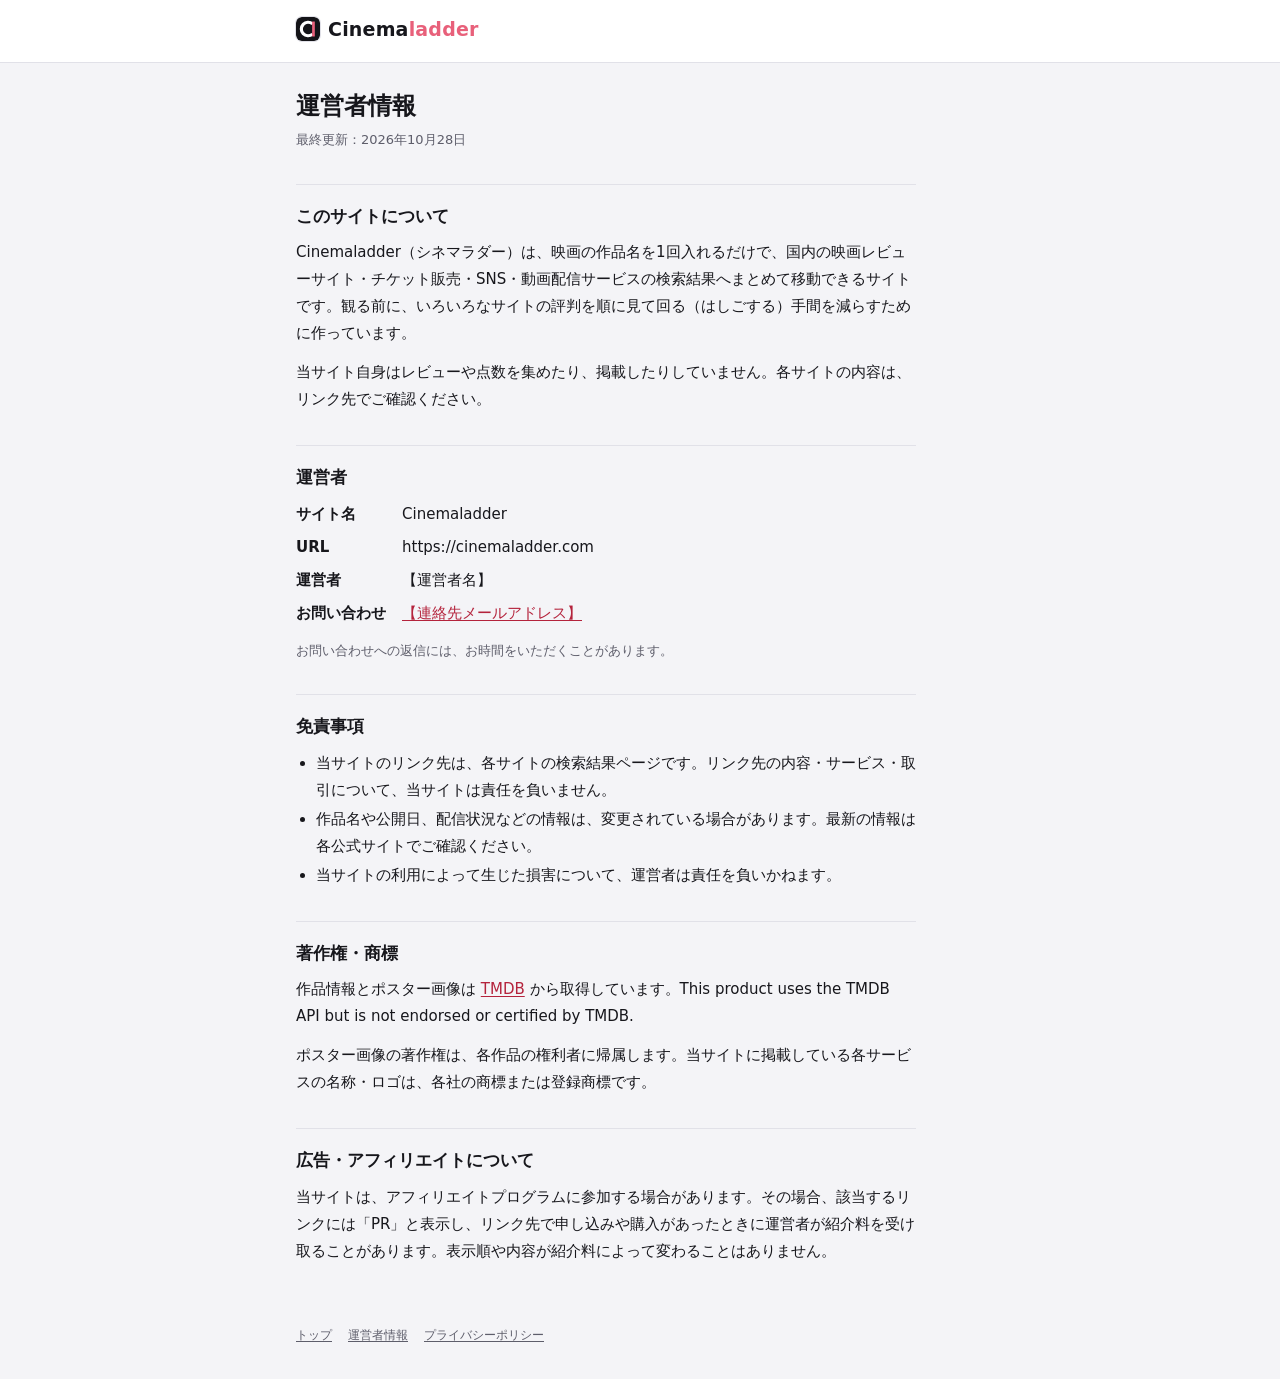
==== about.html @ c0e7f1e8 "運営者情報とプライバシーポリシーのページを追加 - about.html：サイトの説明、運営者、お問い合わせ先、免責事項、著作権、広告・アフィリエイトの方針 - privacy.html：取得する情報" ====
<!doctype html>
<html lang="ja">
<head>
<meta charset="utf-8">
<meta name="viewport" content="width=device-width,initial-scale=1,viewport-fit=cover">
<title>運営者情報 - Cinemaladder</title>
<meta name="description" content="Cinemaladder の運営者情報、お問い合わせ先、免責事項です。">
<link rel="canonical" href="https://cinemaladder.com/about.html">
<link rel="icon" href="favicon.ico" sizes="48x48">
<link rel="icon" href="favicon.svg" type="image/svg+xml">
<link rel="apple-touch-icon" href="apple-touch-icon.png">
<meta name="theme-color" content="#FFFFFF" media="(prefers-color-scheme: light)">
<meta name="theme-color" content="#111115" media="(prefers-color-scheme: dark)">
<link rel="stylesheet" href="pages.css">
</head>
<body>
<header><div class="wrap"><a class="logo" href="./" aria-label="Cinemaladder トップへ"><svg class="mark" viewBox="0 0 32 32" width="24" height="24" aria-hidden="true"><rect width="32" height="32" rx="7" fill="#141418"/><path d="M22 9.2A9 9 0 1 0 22 22.8" fill="none" stroke="#FFFFFF" stroke-width="4.2"/><rect x="21.5" y="6" width="3.6" height="20" fill="#E8607A"/></svg><span>Cinema<span class="lad">ladder</span></span></a></div></header>
<main class="wrap">
<article>
<h1>運営者情報</h1>
<p class="lead">最終更新：2026年10月28日</p>

<h2>このサイトについて</h2>
<p>Cinemaladder（シネマラダー）は、映画の作品名を1回入れるだけで、国内の映画レビューサイト・チケット販売・SNS・動画配信サービスの検索結果へまとめて移動できるサイトです。観る前に、いろいろなサイトの評判を順に見て回る（はしごする）手間を減らすために作っています。</p>
<p>当サイト自身はレビューや点数を集めたり、掲載したりしていません。各サイトの内容は、リンク先でご確認ください。</p>

<h2>運営者</h2>
<dl>
  <dt>サイト名</dt><dd>Cinemaladder</dd>
  <dt>URL</dt><dd>https://cinemaladder.com</dd>
  <dt>運営者</dt><dd>【運営者名】</dd>
  <dt>お問い合わせ</dt><dd><a href="mailto:【連絡先メールアドレス】">【連絡先メールアドレス】</a></dd>
</dl>
<p class="note">お問い合わせへの返信には、お時間をいただくことがあります。</p>

<h2>免責事項</h2>
<ul>
  <li>当サイトのリンク先は、各サイトの検索結果ページです。リンク先の内容・サービス・取引について、当サイトは責任を負いません。</li>
  <li>作品名や公開日、配信状況などの情報は、変更されている場合があります。最新の情報は各公式サイトでご確認ください。</li>
  <li>当サイトの利用によって生じた損害について、運営者は責任を負いかねます。</li>
</ul>

<h2>著作権・商標</h2>
<p>作品情報とポスター画像は <a href="https://www.themoviedb.org" target="_blank" rel="noopener">TMDB</a> から取得しています。This product uses the TMDB API but is not endorsed or certified by TMDB.</p>
<p>ポスター画像の著作権は、各作品の権利者に帰属します。当サイトに掲載している各サービスの名称・ロゴは、各社の商標または登録商標です。</p>

<h2>広告・アフィリエイトについて</h2>
<p>当サイトは、アフィリエイトプログラムに参加する場合があります。その場合、該当するリンクには「PR」と表示し、リンク先で申し込みや購入があったときに運営者が紹介料を受け取ることがあります。表示順や内容が紹介料によって変わることはありません。</p>
</article>
</main>
<footer><div class="wrap"><a href="./">トップ</a><a href="about.html">運営者情報</a><a href="privacy.html">プライバシーポリシー</a></div></footer>
</body>
</html>
---- pages.css ----
/* 運営者情報・プライバシーポリシーなど、文章だけのページ用。色はトップページと同じ */
:root{
  --bg:#F4F4F7;--surface:#FFFFFF;--fg:#17171C;--muted:#5E5E6B;--line:#E1E1E8;
  --brand:#E8607A;--accent:#B4233C;
  --font:"Hiragino Sans","Hiragino Kaku Gothic ProN","Noto Sans JP","Yu Gothic UI",Meiryo,system-ui,sans-serif;
  color-scheme:light;
}
@media (prefers-color-scheme:dark){:root{--bg:#111115;--surface:#1A1A20;--fg:#ECECF1;--muted:#A0A0AC;--line:#2C2C35;--accent:#E8607A;color-scheme:dark}}
*{box-sizing:border-box}
html{padding-top:env(safe-area-inset-top,0px);padding-bottom:env(safe-area-inset-bottom,0px)}
body{margin:0;background:var(--bg);color:var(--fg);font-family:var(--font);font-size:15px;line-height:1.8;font-feature-settings:"palt" 1}
a{color:var(--accent);text-underline-offset:2px}
:focus-visible{outline:2px solid var(--accent);outline-offset:2px}
.wrap{max-width:720px;margin:0 auto;padding-left:max(16px,env(safe-area-inset-left,0px));padding-right:max(16px,env(safe-area-inset-right,0px))}
body > header{background:var(--surface);border-bottom:1px solid var(--line)}
body > header .wrap{padding-block:12px}
.logo{display:inline-flex;align-items:center;gap:8px;font-weight:800;font-size:19px;color:inherit;text-decoration:none;letter-spacing:.01em}
.logo .lad{color:var(--brand)}
.logo .mark{width:24px;height:24px;border-radius:6px;box-shadow:0 0 0 1px var(--line)}
main.wrap{padding-block:28px 40px}
article{max-width:65ch}
h1{font-size:24px;line-height:1.3;margin:0 0 6px;text-wrap:balance}
.lead{color:var(--muted);font-size:13px;margin:0 0 28px}
h2{font-size:17px;margin:32px 0 8px;padding-top:16px;border-top:1px solid var(--line)}
h3{font-size:15px;margin:20px 0 4px}
p,ul,ol,dl{margin:0 0 12px}
ul,ol{padding-left:1.3em}
li{margin:2px 0}
dl{display:grid;grid-template-columns:max-content minmax(0,1fr);gap:6px 16px}
dt{font-weight:700}
dd{margin:0;min-width:0;overflow-wrap:anywhere}
.tbl{overflow-x:auto;margin:0 0 12px}
table{border-collapse:collapse;font-size:13px;min-width:520px;width:100%}
th,td{border:1px solid var(--line);padding:8px 10px;text-align:left;vertical-align:top}
th{background:var(--surface)}
.note{font-size:13px;color:var(--muted)}
body > footer .wrap{padding-block:8px 32px;font-size:12px;color:var(--muted);display:flex;gap:16px;flex-wrap:wrap}
body > footer a{color:inherit}
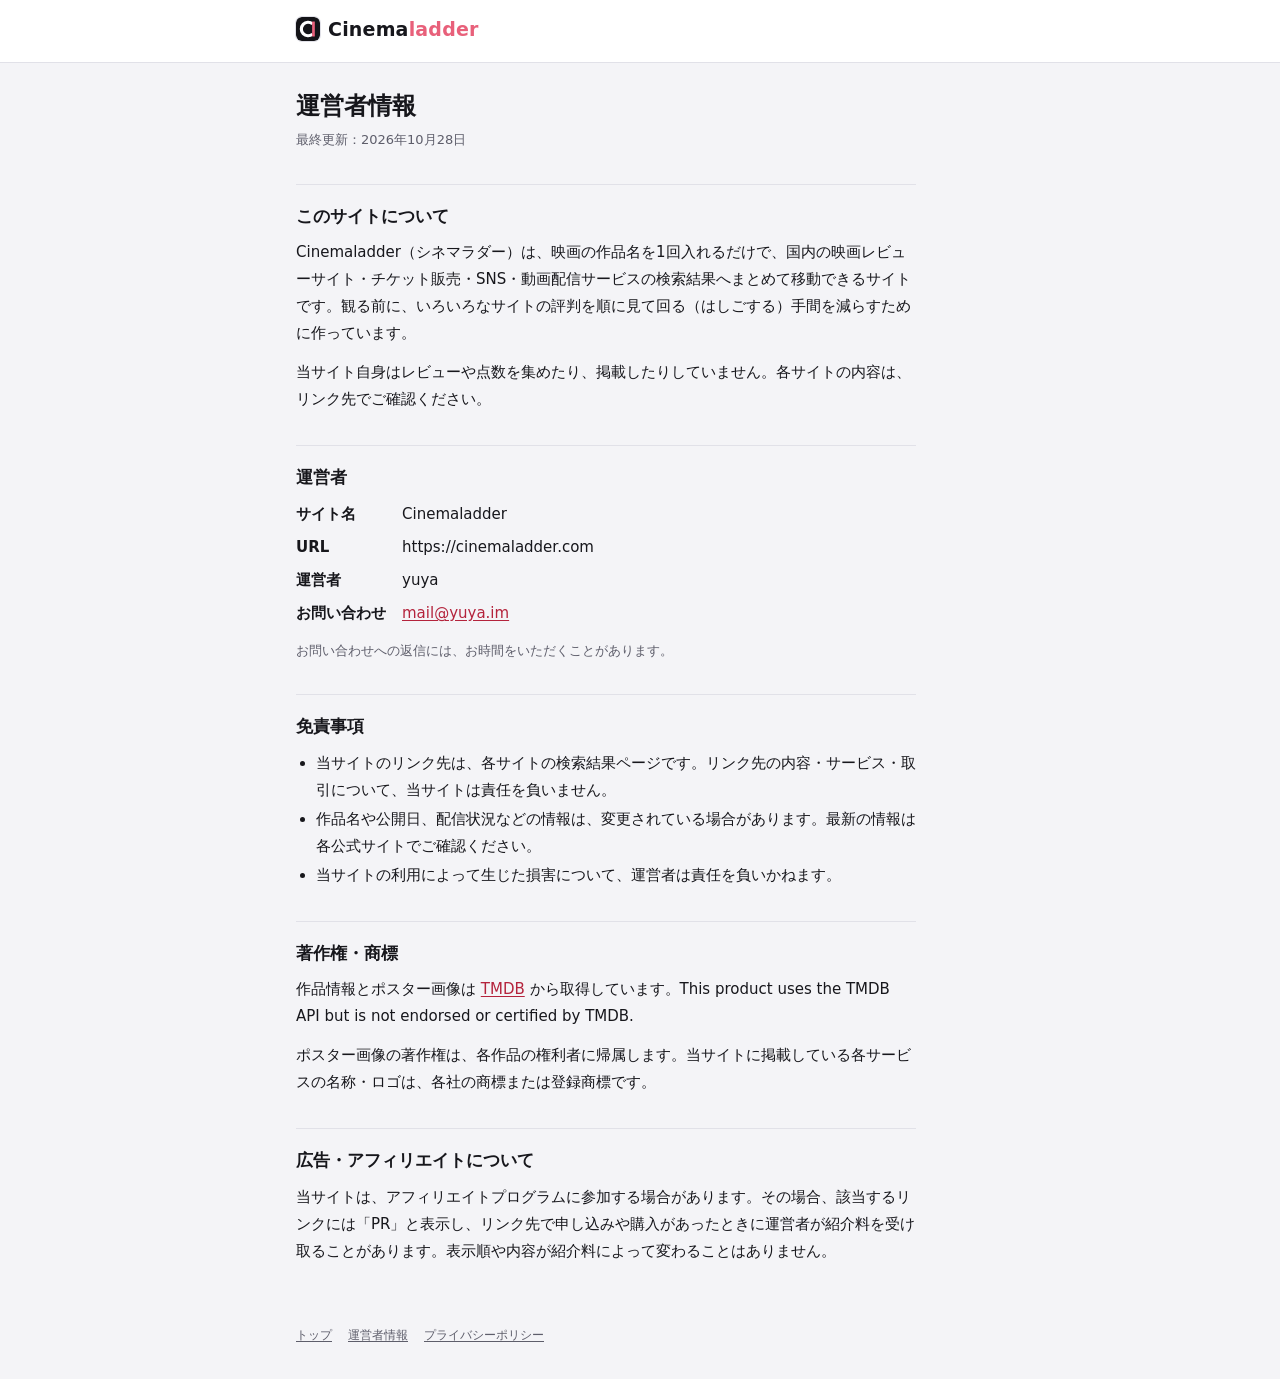
==== commit c282f472: "運営者情報とプライバシーポリシーに運営者名と連絡先を記入 Co-Authored-By: Claude Opus 5.5 <noreply@anthropic.com> Claude-Session:" ====
--- a/about.html
+++ b/about.html
@@ -28,8 +28,8 @@
 <dl>
   <dt>サイト名</dt><dd>Cinemaladder</dd>
   <dt>URL</dt><dd>https://cinemaladder.com</dd>
-  <dt>運営者</dt><dd>【運営者名】</dd>
-  <dt>お問い合わせ</dt><dd><a href="mailto:【連絡先メールアドレス】">【連絡先メールアドレス】</a></dd>
+  <dt>運営者</dt><dd>yuya</dd>
+  <dt>お問い合わせ</dt><dd><a href="mailto:mail@yuya.im">mail@yuya.im</a></dd>
 </dl>
 <p class="note">お問い合わせへの返信には、お時間をいただくことがあります。</p>
 
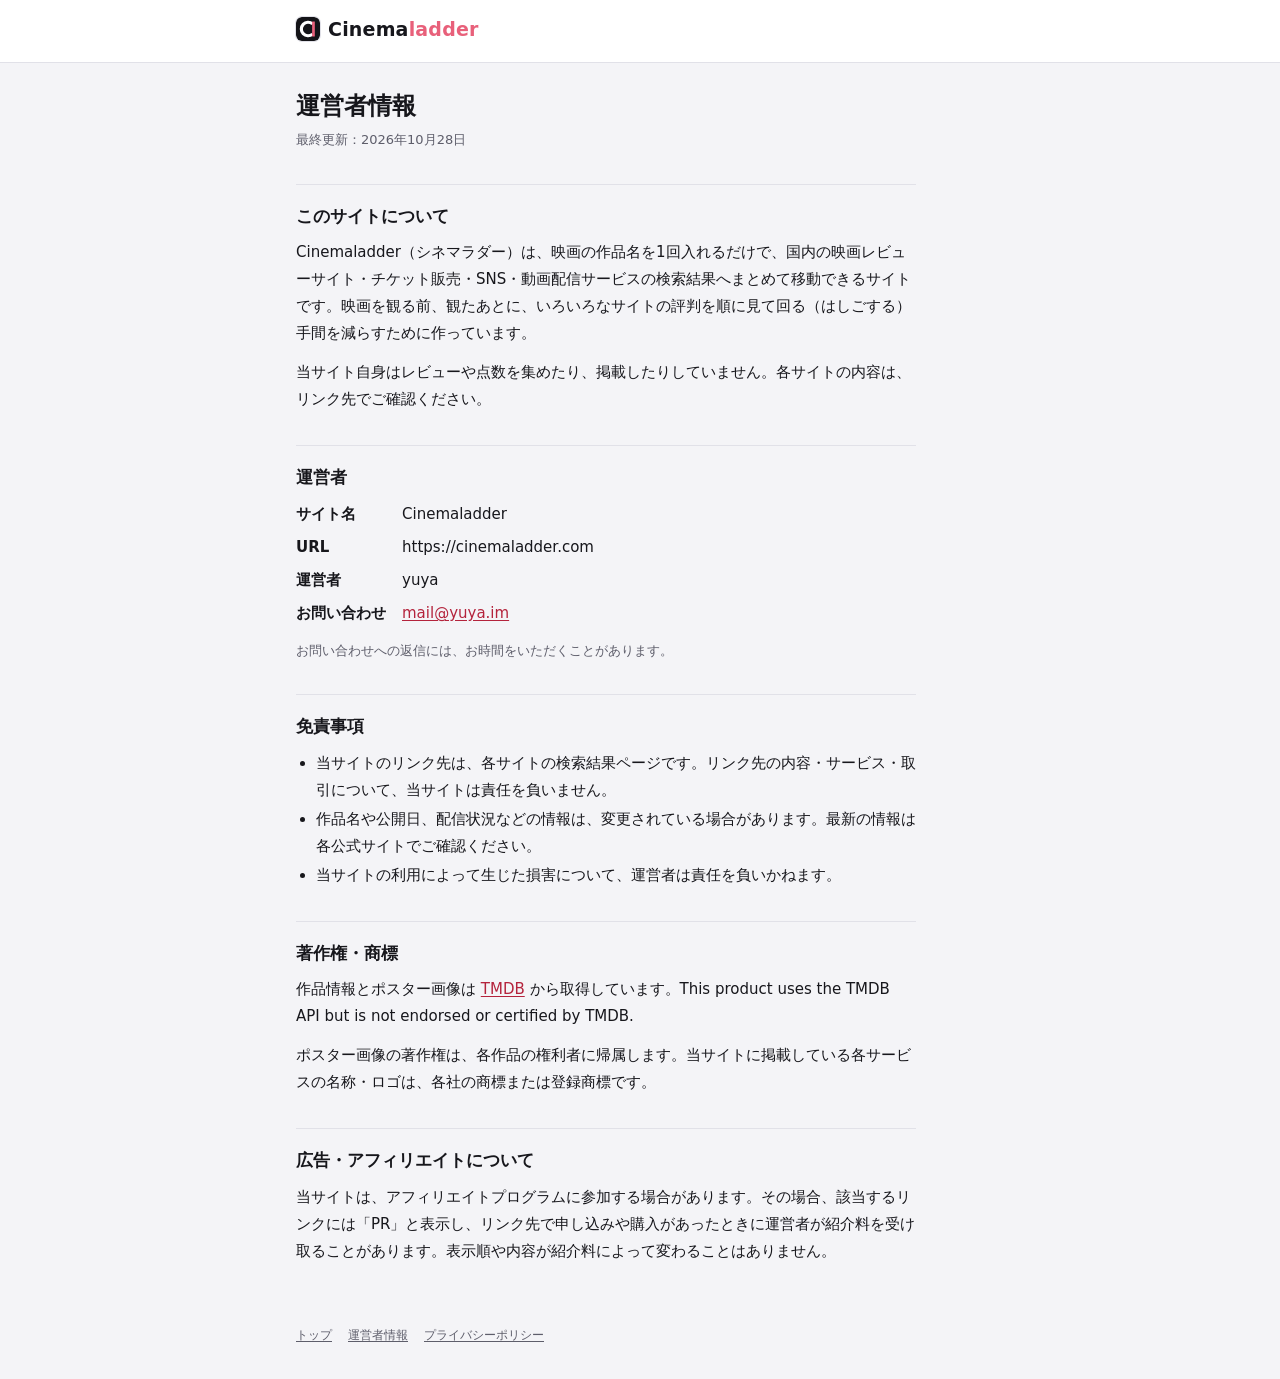
==== commit ce5baf8d: "運営者情報：サイトの目的の文を「映画を観る前、観たあとに」に変更 Co-Authored-By: Claude Opus 5.5 <noreply@anthropic.com> Claude-Sess" ====
--- a/about.html
+++ b/about.html
@@ -5,7 +5,7 @@
 <meta name="viewport" content="width=device-width,initial-scale=1,viewport-fit=cover">
 <title>運営者情報 - Cinemaladder</title>
 <meta name="description" content="Cinemaladder の運営者情報、お問い合わせ先、免責事項です。">
-<link rel="canonical" href="https://cinemaladder.com/about.html">
+<link rel="canonical" href="https://cinemaladder.com/about">
 <link rel="icon" href="favicon.ico" sizes="48x48">
 <link rel="icon" href="favicon.svg" type="image/svg+xml">
 <link rel="apple-touch-icon" href="apple-touch-icon.png">
@@ -21,7 +21,7 @@
 <p class="lead">最終更新：2026年10月28日</p>
 
 <h2>このサイトについて</h2>
-<p>Cinemaladder（シネマラダー）は、映画の作品名を1回入れるだけで、国内の映画レビューサイト・チケット販売・SNS・動画配信サービスの検索結果へまとめて移動できるサイトです。観る前に、いろいろなサイトの評判を順に見て回る（はしごする）手間を減らすために作っています。</p>
+<p>Cinemaladder（シネマラダー）は、映画の作品名を1回入れるだけで、国内の映画レビューサイト・チケット販売・SNS・動画配信サービスの検索結果へまとめて移動できるサイトです。映画を観る前、観たあとに、いろいろなサイトの評判を順に見て回る（はしごする）手間を減らすために作っています。</p>
 <p>当サイト自身はレビューや点数を集めたり、掲載したりしていません。各サイトの内容は、リンク先でご確認ください。</p>
 
 <h2>運営者</h2>
@@ -48,6 +48,6 @@
 <p>当サイトは、アフィリエイトプログラムに参加する場合があります。その場合、該当するリンクには「PR」と表示し、リンク先で申し込みや購入があったときに運営者が紹介料を受け取ることがあります。表示順や内容が紹介料によって変わることはありません。</p>
 </article>
 </main>
-<footer><div class="wrap"><a href="./">トップ</a><a href="about.html">運営者情報</a><a href="privacy.html">プライバシーポリシー</a></div></footer>
+<footer><div class="wrap"><a href="./">トップ</a><a href="about">運営者情報</a><a href="privacy">プライバシーポリシー</a></div></footer>
 </body>
 </html>
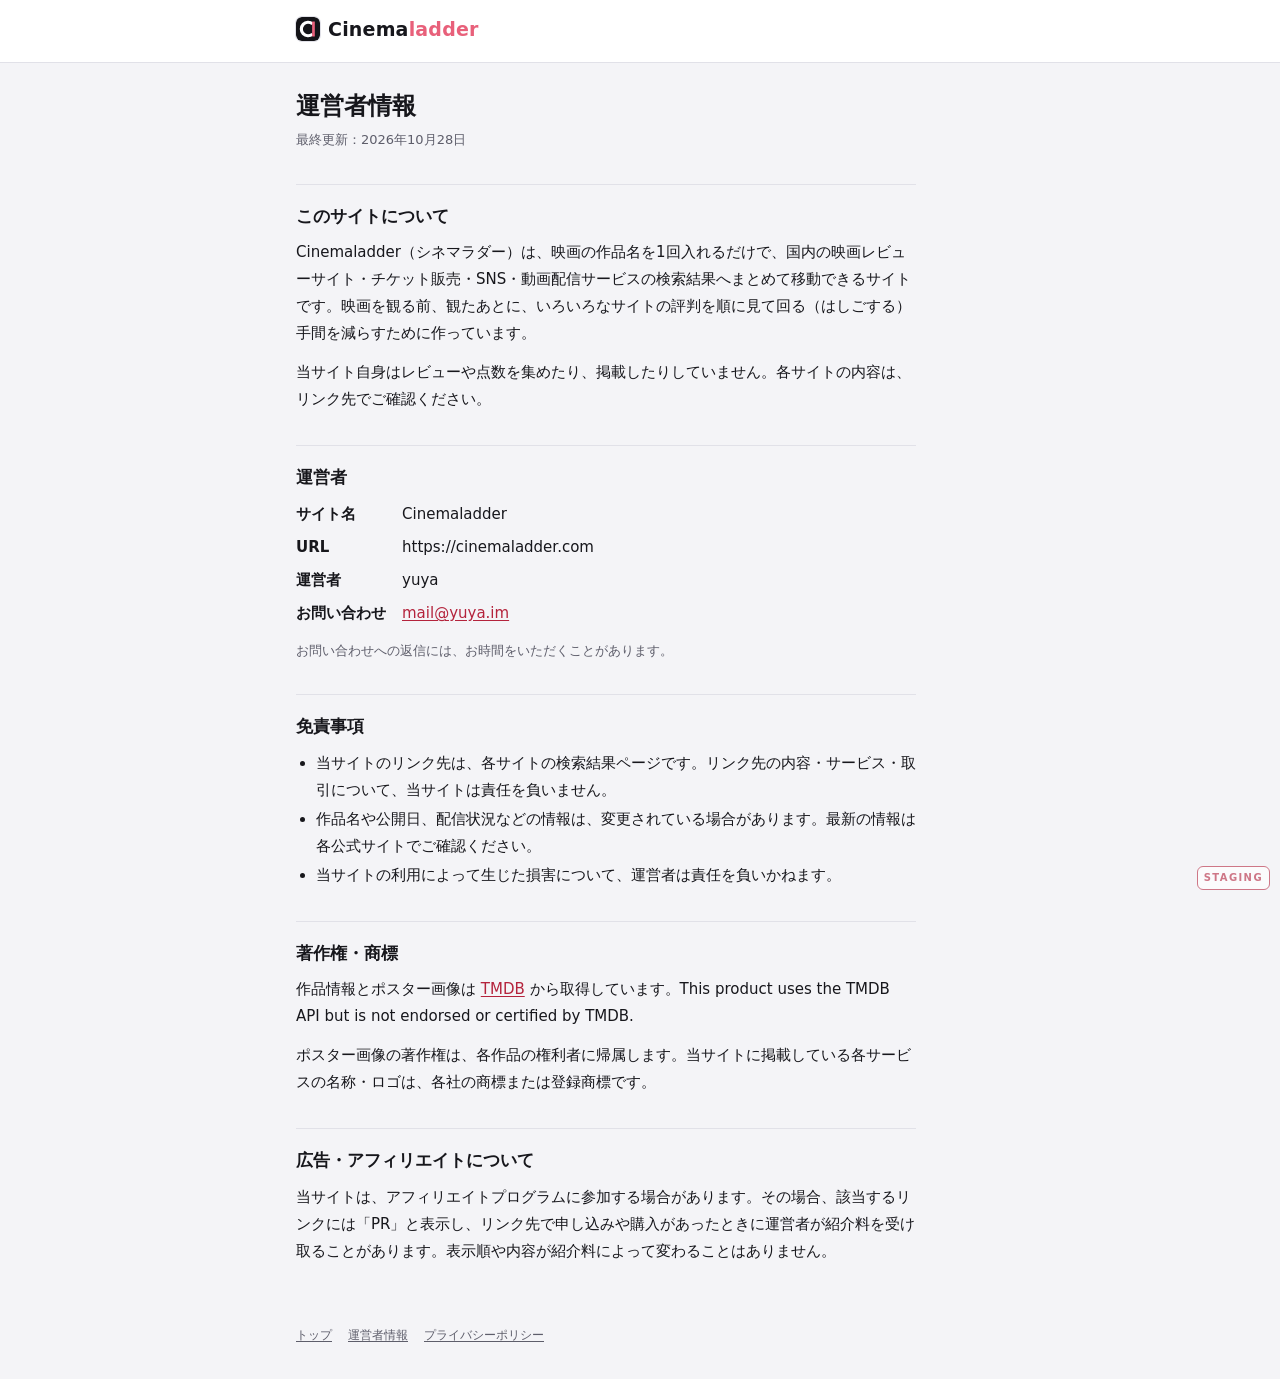
==== commit 824c8b9e: "本番以外に STAGING の目印、自動で出した作品名は検索欄に薄い文字で - cinemaladder.com 以外（staging やプレビュー）で開くと、右下に薄く「STAGING」を表示   " ====
--- a/about.html
+++ b/about.html
@@ -49,5 +49,7 @@
 </article>
 </main>
 <footer><div class="wrap"><a href="./">トップ</a><a href="about">運営者情報</a><a href="privacy">プライバシーポリシー</a></div></footer>
+<p class="envbadge" id="envbadge" hidden aria-hidden="true">STAGING</p>
+<script>document.getElementById("envbadge").hidden=/^(www\.)?cinemaladder\.com$/.test(location.hostname)</script>
 </body>
 </html>
--- a/pages.css
+++ b/pages.css
@@ -36,3 +36,6 @@
 .note{font-size:13px;color:var(--muted)}
 body > footer .wrap{padding-block:8px 32px;font-size:12px;color:var(--muted);display:flex;gap:16px;flex-wrap:wrap}
 body > footer a{color:inherit}
+/* 本番以外で開いたときだけ右下に薄く出す目印 */
+.envbadge{position:fixed;right:calc(10px + env(safe-area-inset-right,0px));bottom:calc(10px + env(safe-area-inset-bottom,0px));z-index:30;margin:0;pointer-events:none;
+  font-size:10px;font-weight:800;letter-spacing:.14em;color:var(--accent);border:1px solid currentColor;border-radius:6px;padding:2px 6px;background:var(--surface);opacity:.6}
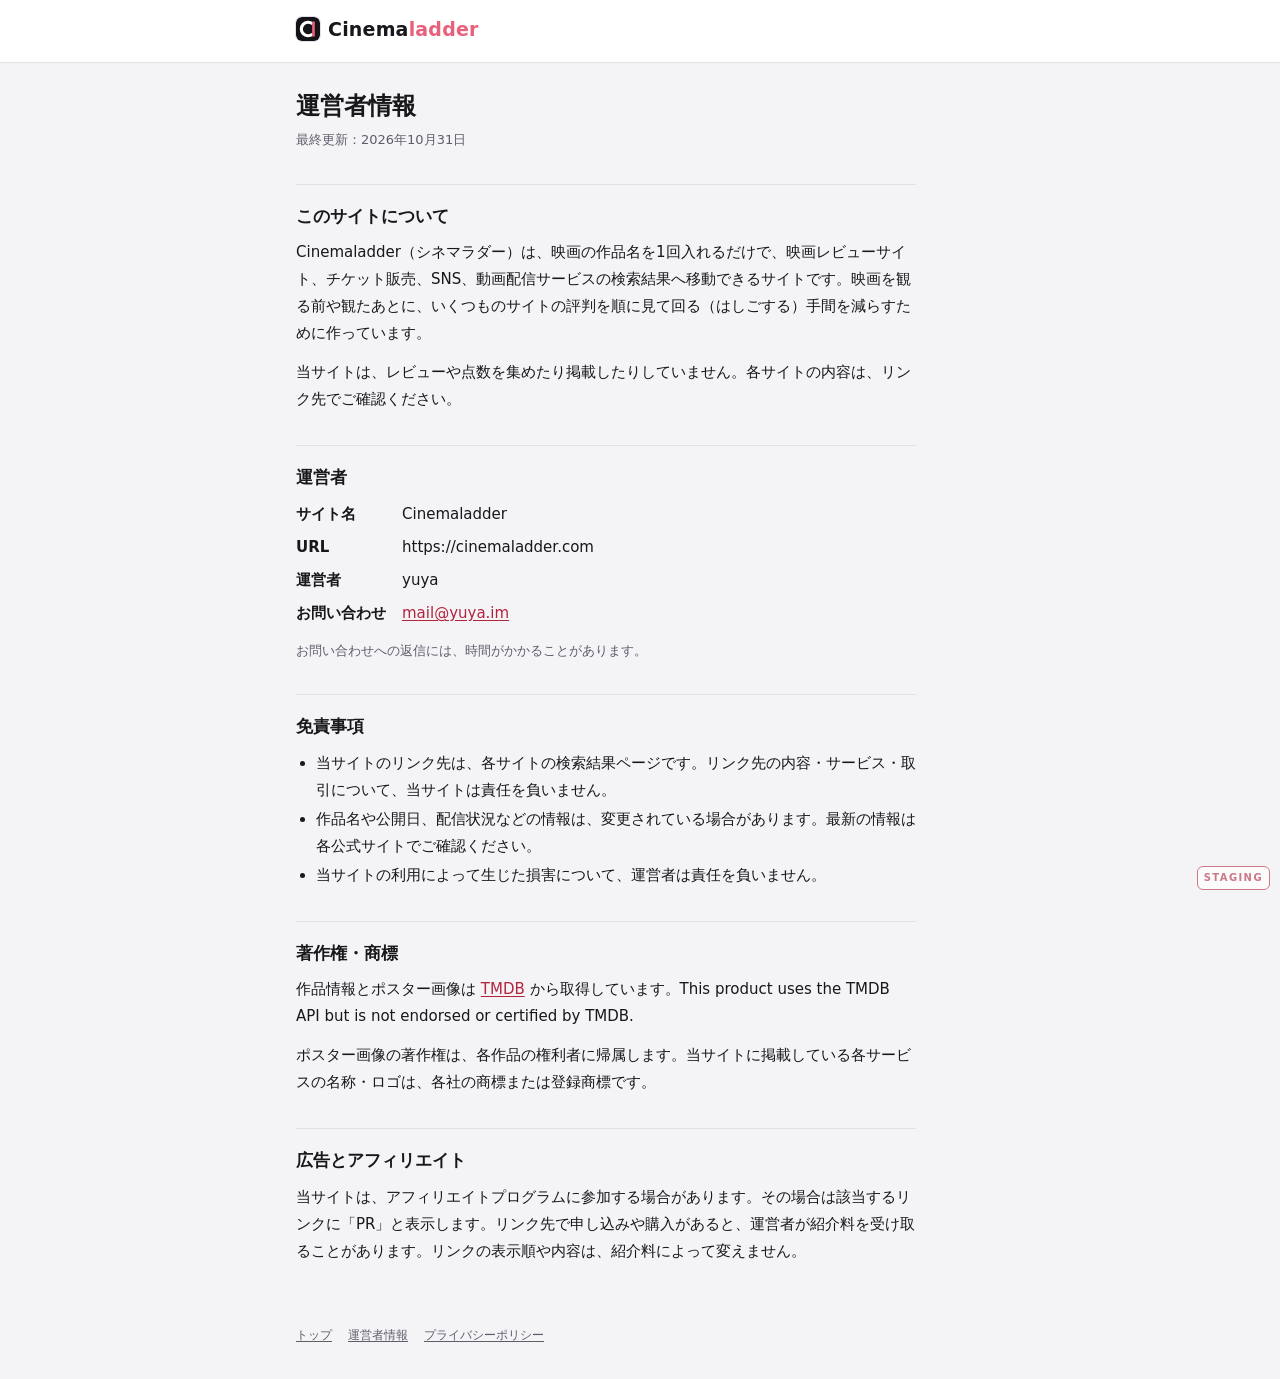
==== commit 2dfdbeae: "サイト全体の文言を見直し（説明文の書き直し、見出しの形をそろえる、根拠のない言い切りを外す、二重敬語や冗長な表現を整理） Co-Authored-By: Claude Opus 5.5 <norepl" ====
--- a/about.html
+++ b/about.html
@@ -18,11 +18,11 @@
 <main class="wrap">
 <article>
 <h1>運営者情報</h1>
-<p class="lead">最終更新：2026年10月28日</p>
+<p class="lead">最終更新：2026年10月31日</p>
 
 <h2>このサイトについて</h2>
-<p>Cinemaladder（シネマラダー）は、映画の作品名を1回入れるだけで、国内の映画レビューサイト・チケット販売・SNS・動画配信サービスの検索結果へまとめて移動できるサイトです。映画を観る前、観たあとに、いろいろなサイトの評判を順に見て回る（はしごする）手間を減らすために作っています。</p>
-<p>当サイト自身はレビューや点数を集めたり、掲載したりしていません。各サイトの内容は、リンク先でご確認ください。</p>
+<p>Cinemaladder（シネマラダー）は、映画の作品名を1回入れるだけで、映画レビューサイト、チケット販売、SNS、動画配信サービスの検索結果へ移動できるサイトです。映画を観る前や観たあとに、いくつものサイトの評判を順に見て回る（はしごする）手間を減らすために作っています。</p>
+<p>当サイトは、レビューや点数を集めたり掲載したりしていません。各サイトの内容は、リンク先でご確認ください。</p>
 
 <h2>運営者</h2>
 <dl>
@@ -31,21 +31,21 @@
   <dt>運営者</dt><dd>yuya</dd>
   <dt>お問い合わせ</dt><dd><a href="mailto:mail@yuya.im">mail@yuya.im</a></dd>
 </dl>
-<p class="note">お問い合わせへの返信には、お時間をいただくことがあります。</p>
+<p class="note">お問い合わせへの返信には、時間がかかることがあります。</p>
 
 <h2>免責事項</h2>
 <ul>
   <li>当サイトのリンク先は、各サイトの検索結果ページです。リンク先の内容・サービス・取引について、当サイトは責任を負いません。</li>
   <li>作品名や公開日、配信状況などの情報は、変更されている場合があります。最新の情報は各公式サイトでご確認ください。</li>
-  <li>当サイトの利用によって生じた損害について、運営者は責任を負いかねます。</li>
+  <li>当サイトの利用によって生じた損害について、運営者は責任を負いません。</li>
 </ul>
 
 <h2>著作権・商標</h2>
 <p>作品情報とポスター画像は <a href="https://www.themoviedb.org" target="_blank" rel="noopener">TMDB</a> から取得しています。This product uses the TMDB API but is not endorsed or certified by TMDB.</p>
 <p>ポスター画像の著作権は、各作品の権利者に帰属します。当サイトに掲載している各サービスの名称・ロゴは、各社の商標または登録商標です。</p>
 
-<h2>広告・アフィリエイトについて</h2>
-<p>当サイトは、アフィリエイトプログラムに参加する場合があります。その場合、該当するリンクには「PR」と表示し、リンク先で申し込みや購入があったときに運営者が紹介料を受け取ることがあります。表示順や内容が紹介料によって変わることはありません。</p>
+<h2>広告とアフィリエイト</h2>
+<p>当サイトは、アフィリエイトプログラムに参加する場合があります。その場合は該当するリンクに「PR」と表示します。リンク先で申し込みや購入があると、運営者が紹介料を受け取ることがあります。リンクの表示順や内容は、紹介料によって変えません。</p>
 </article>
 </main>
 <footer><div class="wrap"><a href="./">トップ</a><a href="about">運営者情報</a><a href="privacy">プライバシーポリシー</a></div></footer>
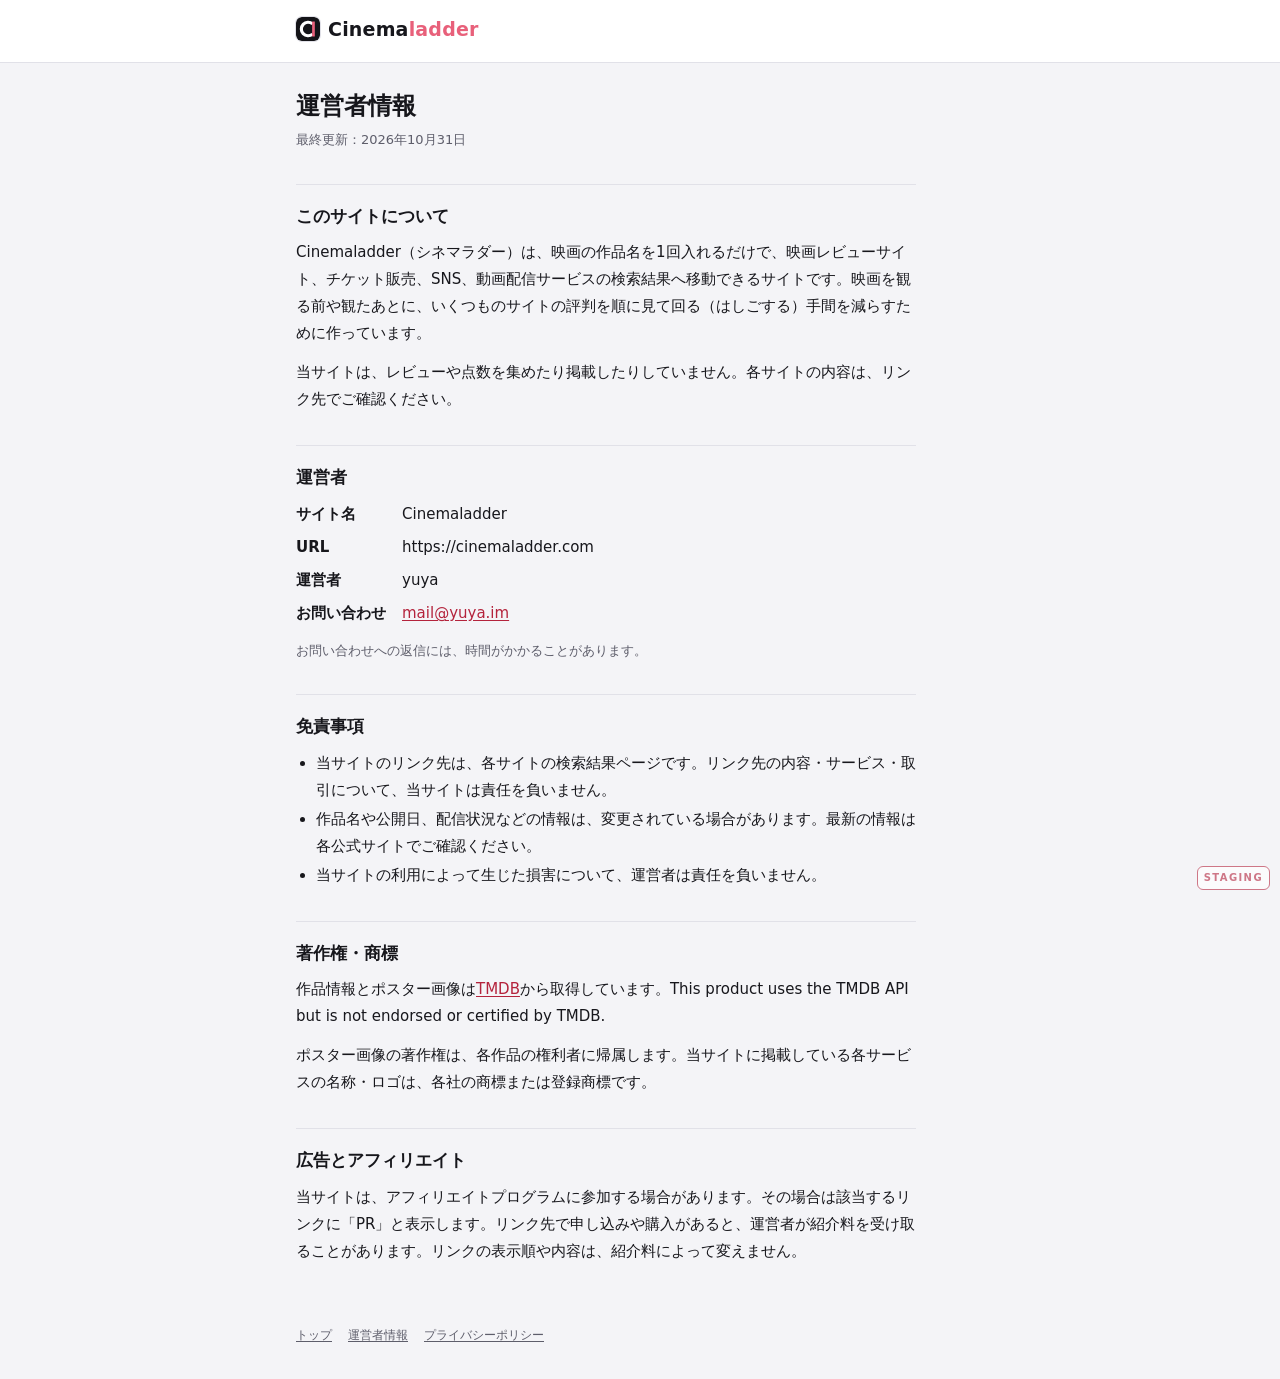
==== commit 565817aa: "和文と英数字のあいだの半角スペースを外し、CSS の text-autospace で細い空きを入れる Co-Authored-By: Claude Opus 5.5 <noreply@anthrop" ====
--- a/about.html
+++ b/about.html
@@ -4,7 +4,7 @@
 <meta charset="utf-8">
 <meta name="viewport" content="width=device-width,initial-scale=1,viewport-fit=cover">
 <title>運営者情報 - Cinemaladder</title>
-<meta name="description" content="Cinemaladder の運営者情報、お問い合わせ先、免責事項です。">
+<meta name="description" content="Cinemaladderの運営者情報、お問い合わせ先、免責事項です。">
 <link rel="canonical" href="https://cinemaladder.com/about">
 <link rel="icon" href="favicon.ico" sizes="48x48">
 <link rel="icon" href="favicon.svg" type="image/svg+xml">
@@ -14,7 +14,7 @@
 <link rel="stylesheet" href="pages.css">
 </head>
 <body>
-<header><div class="wrap"><a class="logo" href="./" aria-label="Cinemaladder トップへ"><svg class="mark" viewBox="0 0 32 32" width="24" height="24" aria-hidden="true"><rect width="32" height="32" rx="7" fill="#141418"/><path d="M22 9.2A9 9 0 1 0 22 22.8" fill="none" stroke="#FFFFFF" stroke-width="4.2"/><rect x="21.5" y="6" width="3.6" height="20" fill="#E8607A"/></svg><span>Cinema<span class="lad">ladder</span></span></a></div></header>
+<header><div class="wrap"><a class="logo" href="./" aria-label="Cinemaladderトップへ"><svg class="mark" viewBox="0 0 32 32" width="24" height="24" aria-hidden="true"><rect width="32" height="32" rx="7" fill="#141418"/><path d="M22 9.2A9 9 0 1 0 22 22.8" fill="none" stroke="#FFFFFF" stroke-width="4.2"/><rect x="21.5" y="6" width="3.6" height="20" fill="#E8607A"/></svg><span>Cinema<span class="lad">ladder</span></span></a></div></header>
 <main class="wrap">
 <article>
 <h1>運営者情報</h1>
@@ -41,7 +41,7 @@
 </ul>
 
 <h2>著作権・商標</h2>
-<p>作品情報とポスター画像は <a href="https://www.themoviedb.org" target="_blank" rel="noopener">TMDB</a> から取得しています。This product uses the TMDB API but is not endorsed or certified by TMDB.</p>
+<p>作品情報とポスター画像は<a href="https://www.themoviedb.org" target="_blank" rel="noopener">TMDB</a>から取得しています。This product uses the TMDB API but is not endorsed or certified by TMDB.</p>
 <p>ポスター画像の著作権は、各作品の権利者に帰属します。当サイトに掲載している各サービスの名称・ロゴは、各社の商標または登録商標です。</p>
 
 <h2>広告とアフィリエイト</h2>
--- a/pages.css
+++ b/pages.css
@@ -8,7 +8,7 @@
 @media (prefers-color-scheme:dark){:root{--bg:#111115;--surface:#1A1A20;--fg:#ECECF1;--muted:#A0A0AC;--line:#2C2C35;--accent:#E8607A;color-scheme:dark}}
 *{box-sizing:border-box}
 html{padding-top:env(safe-area-inset-top,0px);padding-bottom:env(safe-area-inset-bottom,0px)}
-body{margin:0;background:var(--bg);color:var(--fg);font-family:var(--font);font-size:15px;line-height:1.8;font-feature-settings:"palt" 1}
+body{margin:0;background:var(--bg);color:var(--fg);font-family:var(--font);font-size:15px;line-height:1.8;font-feature-settings:"palt" 1;text-autospace:normal}
 a{color:var(--accent);text-underline-offset:2px}
 :focus-visible{outline:2px solid var(--accent);outline-offset:2px}
 .wrap{max-width:720px;margin:0 auto;padding-left:max(16px,env(safe-area-inset-left,0px));padding-right:max(16px,env(safe-area-inset-right,0px))}
